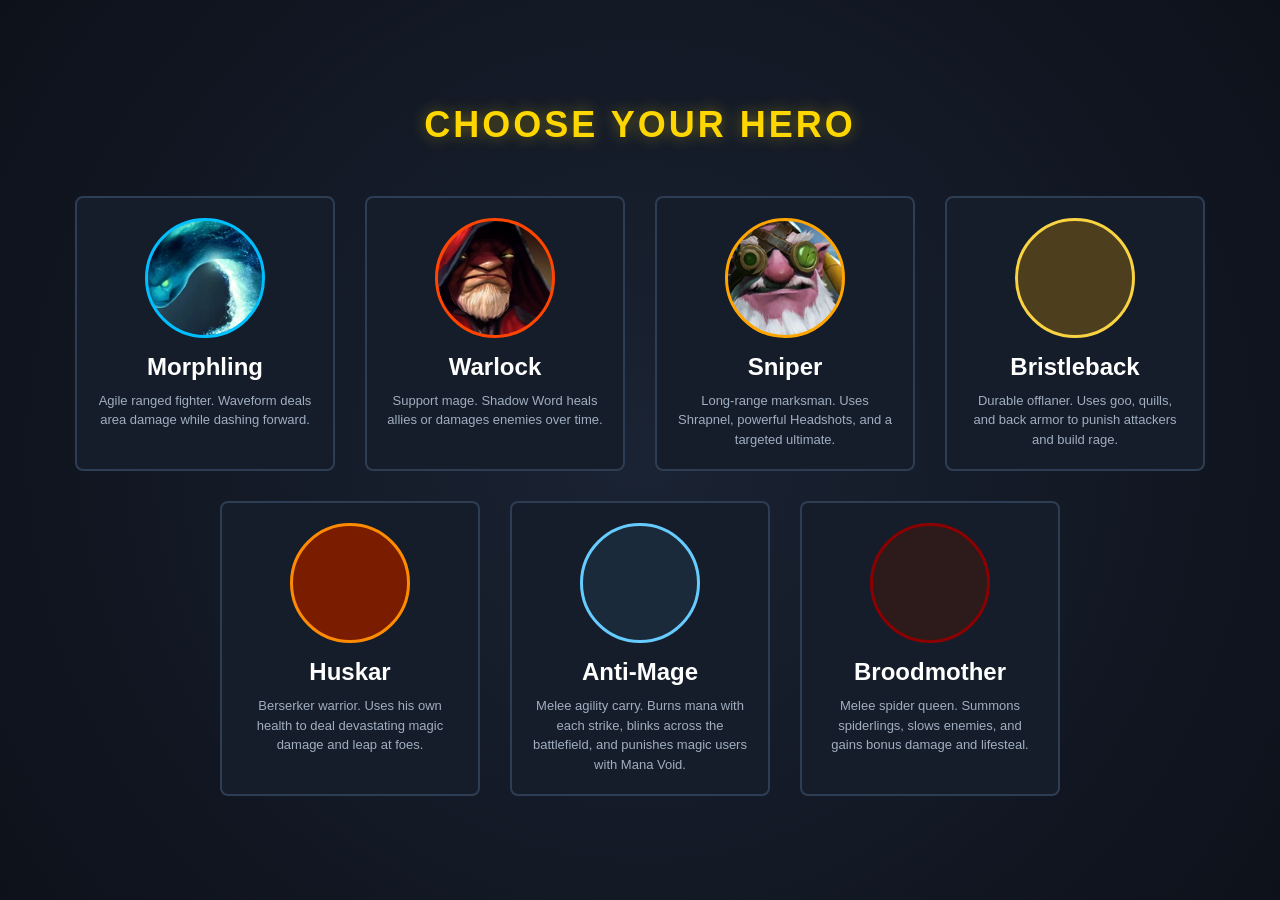
==== index.html @ 9b0a1dc6 "Добавил брудское" ====
<!DOCTYPE html>
<html lang="ru">
<head> 
    <meta charset="UTF-8">
    <title>2D MOBA Game Arena</title>
    <link rel="stylesheet" href="style.css">
</head>
<body>  
    <div id="hero-selection" class="screen">
        <h1 class="title">CHOOSE YOUR HERO</h1>
        <div class="hero-container">
            <div class="hero-card" data-hero="Morphling">
                <div class="hero-avatar morphling"></div>
                <h2>Morphling</h2>
                <p>Agile ranged fighter. Waveform deals area damage while dashing forward.</p>
            </div>
            <div class="hero-card" data-hero="Warlock">
                <div class="hero-avatar warlock"></div>
                <h2>Warlock</h2>
                <p>Support mage. Shadow Word heals allies or damages enemies over time.</p>
            </div>
            <div class="hero-card" data-hero="Sniper">
                <div class="hero-avatar sniper"></div>
                <h2>Sniper</h2>
                <p>Long-range marksman. Uses Shrapnel, powerful Headshots, and a targeted ultimate.</p>
            </div>
            <div class="hero-card" data-hero="Bristleback">
                <div class="hero-avatar bristleback"></div>
                <h2>Bristleback</h2>
                <p>Durable offlaner. Uses goo, quills, and back armor to punish attackers and build rage.</p>
            </div>
            <div class="hero-card" data-hero="Huskar">
                <div class="hero-avatar huskar"></div>
                <h2>Huskar</h2>
                <p>Berserker warrior. Uses his own health to deal devastating magic damage and leap at foes.</p>
            </div>
            <div class="hero-card" data-hero="Anti-Mage">
                <div class="hero-avatar antimage"></div>
                <h2>Anti-Mage</h2>
                <p>Melee agility carry. Burns mana with each strike, blinks across the battlefield, and punishes magic users with Mana Void.</p>
            </div>
            <div class="hero-card" data-hero="Broodmother">
                <div class="hero-avatar broodmother"></div>
                <h2>Broodmother</h2>
                <p>Melee spider queen. Summons spiderlings, slows enemies, and gains bonus damage and lifesteal.</p>
            </div>
        </div>
    </div>

    <div id="game-screen" class="screen hidden">
        <canvas id="gameCanvas"></canvas>

        <div id="top-bar">
            <div class="throne-hp radiant">Radiant Throne: <span id="radiant-throne-hp">100%</span></div>
            <div id="match-timer">00:00</div>
            <div class="throne-hp dire">Dire Throne: <span id="dire-throne-hp">100%</span></div>
        </div>

        <div id="hud-container">
            <div class="hud-left">
                <div id="hero-level-container">
                    <span class="label">LVL</span>
                    <div id="hero-level-badge">1</div>
                </div>
                <div class="stats-panel">
                    <div class="stat-row">⚔️ Damage: <span id="stat-damage">0</span></div>
                    <div class="stat-row">🥾 Speed: <span id="stat-speed">0</span></div>
                    <div class="stat-row">🎯 Range: <span id="stat-range">0</span></div>
                </div>
                <div class="hero-profile-holder">
                    <img id="hero-profile-icon" class="hero-profile-icon hidden" src="" alt="Hero profile icon">
                </div>
            </div>

            <div class="hud-center">
                <div id="xp-container" class="bar-container">
                    <div id="xp-bar" class="bar-fill"></div>
                    <div id="xp-text" class="bar-text">0/100 XP</div>
                </div>

                <div id="hp-container" class="bar-container">
                    <div id="hp-indicator" class="bar-fill hp"></div>
                    <div class="bar-content-wrapper">
                        <div id="hp-text" class="bar-text centered">600/600</div>
                        <div id="hp-regen-text" class="bar-regen right">+2.0</div>
                    </div>
                </div>

                <div id="mp-container" class="bar-container">
                    <div id="mp-indicator" class="bar-fill mp"></div>
                    <div class="bar-content-wrapper">
                        <div id="mp-text" class="bar-text centered">260/260</div>
                        <div id="mp-regen-text" class="bar-regen right">+1.5</div>
                    </div>
                </div>

                <div id="abilities-panel">
                    <div class="ability-slot" id="ability-0">
                        <span class="ability-hotkey">Q</span>
                        <div class="ability-name">Ability 1</div>
                        <div class="cooldown-overlay" id="cooldown-0">0</div>
                        <div class="tooltip" id="tooltip-0"></div>
                    </div>
                    <div class="ability-slot" id="ability-1">
                        <span class="ability-hotkey">W</span>
                        <div class="ability-name">Ability 2</div>
                        <div class="cooldown-overlay" id="cooldown-1">0</div>
                        <div class="tooltip" id="tooltip-1"></div>
                    </div>
                    <div class="ability-slot" id="ability-2">
                        <span class="ability-hotkey">E</span>
                        <div class="ability-name">Ability 3</div>
                        <div class="cooldown-overlay" id="cooldown-2">0</div>
                        <div class="tooltip" id="tooltip-2"></div>
                    </div>
                    <div class="ability-slot" id="ability-3">
                        <span class="ability-hotkey">R</span>
                        <div class="ability-name">Ability 4</div>
                        <div class="cooldown-overlay" id="cooldown-3">0</div>
                        <div class="tooltip" id="tooltip-3"></div>
                    </div>
                </div>
            </div>

            <div class="hud-right">
                <div class="gold-and-inventory">
                    <div id="gold-container">💰 Gold: <span id="gold-value">600</span></div>
                    <div id="glyph-container" style="position: relative; display: inline-block; margin-bottom: 6px;">
                        <button id="glyph-btn" style="
                            background: #1a365d;
                            border: 2px solid #3182ce;
                            color: #fff;
                            border-radius: 50%;
                            width: 40px;
                            height: 40px;
                            cursor: pointer;
                            font-weight: bold;
                            font-size: 16px;
                            box-shadow: 0 0 10px rgba(49, 130, 206, 0.5);
                            transition: all 0.2s;
                        " title="Activate Glyph (Building Defense)">🛡️</button>
                        <div id="glyph-cooldown" style="
                            position: absolute;
                            top: 0; 
                            left: 0;
                            width: 40px;
                            height: 40px;
                            box-sizing: border-box;
                            background: rgba(0,0,0,0.7);
                            border-radius: 50%;
                            display: flex;
                            align-items: center;
                            justify-content: center;
                            font-size: 12px;
                            font-weight: bold;
                            color: #fff;
                            visibility: hidden;
                            pointer-events: none;
                        ">60</div>
                    </div>
                    <button id="open-shop-btn">🏪 Shop (P)</button>
                    <div id="inventory-grid">
                        <div class="inventory-slot" data-slot="0"></div>
                        <div class="inventory-slot" data-slot="1"></div>
                        <div class="inventory-slot" data-slot="2"></div>
                        <div class="inventory-slot" data-slot="3"></div>
                        <div class="inventory-slot" data-slot="4"></div>
                        <div class="inventory-slot" data-slot="5"></div>
                    </div>
                </div>
                <div id="minimap-container">
                    <canvas id="minimapCanvas" width="200" height="200"></canvas>
                </div>
            </div>
        </div>

        <div id="shop-modal" class="hidden">
            <div class="shop-content">
                <div class="shop-header">
                    <h2>Hidden Item Shop</h2>
                    <button id="close-shop-btn">❌ Close</button>
                </div>
                <div class="shop-items-list">
                    <div class="shop-item" data-item="boots">
                        <img class="shop-item-icon" src="images/Boots_of_speed_icon.webp" alt="Boots of Speed">
                        <div class="shop-item-info">
                            <h3>🥾 Boots of Speed</h3>
                            <p>Price: 500 🪙</p>
                            <p>Bonus: +20% movement speed</p>
                        </div>
                    </div>
                    <div class="shop-item" data-item="sword">
                        <img class="shop-item-icon" src="images/Crystalys_icon.webp" alt="Crystalys">
                        <div class="shop-item-info">
                            <h3>⚔️ Crystalys</h3>
                            <p>Price: 1500 🪙</p>
                            <p>Bonus: +32 attack damage</p>
                            <p>Passive: Critical Strike (30% chance for 160% damage)</p>
                        </div>
                    </div>
                    <div class="shop-item" data-item="vitality">
                        <img class="shop-item-icon" src="images/Vitality_booster_icon.webp" alt="Vitality Booster">
                        <div class="shop-item-info">
                            <h3>🧪 Vitality Booster</h3>
                            <p>Price: 1000 🪙</p>
                            <p>Bonus: +250 health</p>
                        </div>
                    </div>
                    <div class="shop-item" data-item="ringhealth">
                        <img class="shop-item-icon" src="images/Ring_of_Health_icon.webp" alt="Ring of Health">
                        <div class="shop-item-info">
                            <h3>💍 Ring of Health</h3>
                            <p>Price: 400 🪙</p>
                            <p>Bonus: +4.5 HP regen</p>
                        </div>
                    </div>
                    <div class="shop-item" data-item="vladmir">
                        <img class="shop-item-icon" src="images/vladimirs_offering.png" alt="Vladmir's Offering">
                        <div class="shop-item-info">
                            <h3>🩸 Vladmir's Offering</h3>
                            <p>Price: 1500 🪙</p>
                            <p>Passive: Vladmir's Aura</p>
                            <p>Radius: 1200</p>
                            <p>+20% lifesteal</p>
                            <p>+18% attack damage</p>
                            <p>+2 armor to allies</p>
                            <p>+1 mana regen to allies</p>
                            <p>Owner: +0.75 mana regen, +1 armor</p>
                        </div>
                    </div>
                    <div class="shop-item" data-item="linkens">
                        <img class="shop-item-icon" src="images/sphere.png" alt="Linken's Sphere">
                        <div class="shop-item-info">
                            <h3>🔮 Linken's Sphere</h3>
                            <p>Price: 1500 🪙</p>
                            <p>+200 health</p>
                            <p>+200 mana</p>
                            <p>+15 damage</p>
                            <p>+5 mana regen</p>
                            <p>Passive: Spellblock — blocks the first targeted spell. Cooldown: 14 sec.</p>
                        </div>
                    </div>
                </div>
            </div>
        </div>
    </div>

    <div id="end-screen" class="screen hidden">
        <h1 id="end-title">VICTORY</h1>
        <button onclick="location.reload()" class="restart-btn">PLAY AGAIN</button>
    </div>

    <script src="game.js"></script>
</body>
</html>
---- style.css ----
/* style.css */
* {
    box-sizing: border-box;
    margin: 0;
    padding: 0;
    user-select: none;
}

body, html {
    width: 100%;
    height: 100%;
    overflow: hidden;
    background-color: #0b0e11;
    font-family: 'Arial', sans-serif;
    color: #e2e8f0;
}

.screen {
    position: absolute;
    width: 100%;
    height: 100%;   
    top: 0;
    left: 0;
    display: flex;
    flex-direction: column;
}

.hidden {
    display: none !important;
}

/* Экран выбора героя */
#hero-selection {
    background: radial-gradient(circle at center, #1a2333 0%, #0d111a 100%);
    align-items: center;
    justify-content: center;
    z-index: 10;
}

.title {
    font-size: 36px;
    letter-spacing: 3px;
    color: #ffd700;
    text-shadow: 0 0 15px rgba(255, 215, 0, 0.4);
    margin-bottom: 50px;
}

.hero-container {
    display: flex;
    flex-wrap: wrap;
    gap: 30px;
    justify-content: center;
    max-width: 1200px;
}

.hero-card {
    width: 260px;
    background: #151d2a;
    border: 2px solid #2d3d54;
    border-radius: 8px;
    padding: 20px;
    cursor: pointer;
    text-align: center;
    transition: all 0.3s ease;
}

.hero-card:hover {
    transform: translateY(-10px);
    border-color: #00bfff;
    box-shadow: 0 10px 25px rgba(0, 191, 255, 0.25);
}


.hero-avatar {
    width: 120px;
    height: 120px;
    border-radius: 50%;
    margin: 0 auto 15px;
    border: 3px solid #fff;
}

.hero-avatar.morphling { 
    background-image: url('images/Morphling_icon.webp');
    background-size: cover;
    background-position: center;
    background-color: #00458b;
    border-color: #00bfff; 
}
.hero-avatar.warlock { 
    background-image: url('images/Warlock_icon.webp');
    background-size: cover;
    background-position: center;
    background-color: #4a0000;
    border-color: #ff4500; 
}
.hero-avatar.sniper { 
    background-image: url('images/Sniper_icon.webp');
    background-size: cover;
    background-position: center;
    background-color: #3a2200;
    border-color: #ffa500; 
}
.hero-avatar.bristleback {
    background-image: url('images/Bristleback_icon.svg');
    background-size: cover;
    background-position: center;
    background-color: #4d3f1e;
    border-color: #f9d342;
}
.hero-avatar.huskar {
    background-image: url('images/Huskar_icon.webp');
    background-size: cover;
    background-position: center;
    background-color: #7a1c00;
    border-color: #ff8c00;
}
.hero-avatar.antimage {
    background-image: url('images/antimage_icon.png');
    background-size: cover;
    background-position: center;
    background-color: #1a2a3a;
    border-color: #66ccff;
}
.hero-avatar.broodmother {
    background-image: url('images/broodmother_icon.png');
    background-size: cover;
    background-position: center;
    background-color: #2d1b1b;
    border-color: #8b0000;
}

.autocast-active {
    border: 2px solid #ffaa00 !important;
    box-shadow: 0 0 10px #ffaa00, inset 0 0 10px rgba(255, 170, 0, 0.5);
}

.hero-card h2 {
    margin-bottom: 10px;
    color: #fff;
}

.hero-card p {
    font-size: 13px;
    color: #a0aec0;
    line-height: 1.5;
}

/* Игровой экран */
#game-screen {
    position: relative;
}

#gameCanvas {
    width: 100%;
    height: 100%;
    display: block;
}

/* Верхняя панель */
#top-bar {
    position: absolute;
    top: 0;
    left: 50%;
    transform: translateX(-50%);
    background: rgba(17, 24, 39, 0.85);
    border-bottom-left-radius: 8px;
    border-bottom-right-radius: 8px;
    border: 1px solid #2d3748;
    border-top: none;
    padding: 10px 40px;
    display: flex;
    align-items: center;
    gap: 50px;
    font-weight: bold;
    z-index: 5;
}

.throne-hp.radiant { color: #33ff33; }
.throne-hp.dire { color: #ff3333; }
#match-timer { font-size: 20px; color: #fff; }

/* Нижний HUD */
#hud-container {
    position: absolute;
    bottom: 0;
    left: 0;
    width: 100%;
    height: 160px;
    background: linear-gradient(to top, #090d14 80%, rgba(9, 13, 20, 0.95) 100%);
    border-top: 2px solid #1a2636;
    display: flex;
    padding: 12px;
    gap: 15px;
    z-index: 5;
}

.hud-left, .hud-center, .hud-right {
    display: flex;
    height: 100%;
}

.hud-left {
    width: 22%;
    background: #0f1622;
    border: 1px solid #1e2d42;
    border-radius: 6px;
    padding: 10px;
    align-items: center;
    gap: 15px;
}

#hero-level-container {
    display: flex;
    flex-direction: column;
    align-items: center;
    justify-content: center;
    background: #1a2636;
    border: 2px solid #ffd700;
    border-radius: 50%;
    width: 55px;
    height: 55px;
}

#hero-profile-icon {
    width: 100%;
    height: 100%;
    border-radius: 0;
    object-fit: cover;
    display: block;
    background: transparent;
    border: none;
    margin: 0;
    padding: 0;
}

.hero-profile-holder {
    width: 110px;
    height: 110px;
    flex-shrink: 0;
    border-radius: 14px;
    overflow: hidden;
    background: rgba(15, 22, 34, 0.95);
    border: 1px solid rgba(255, 255, 255, 0.08);
    padding: 0;
}

#hero-level-container .label { font-size: 9px; color: #ffd700; font-weight: bold; }
#hero-level-badge { font-size: 18px; font-weight: bold; color: #fff; }

.stats-panel {
    display: flex;
    flex-direction: column;
    gap: 6px;
    flex-grow: 1;
}

.stat-row {
    font-size: 13px;
    font-weight: bold;
}

/* Центр HUD: Бары и скиллы */
.hud-center {
    width: 56%;
    flex-direction: column;
    justify-content: space-between;
}

.bar-container {
    position: relative;
    width: 100%;
    height: 20px;
    background: #11161b;
    border: 1px solid #232d38;
    border-radius: 4px;
    overflow: hidden;
    margin-bottom: 2px;
}

.bar-fill {
    height: 100%;
    width: 100%;
    transition: width 0.1s linear;
}

#xp-bar { background: linear-gradient(to right, #9333ea, #a855f7); }
.bar-fill.hp { background: linear-gradient(to right, #16a34a, #22c55e); }
.bar-fill.mp { background: linear-gradient(to right, #2563eb, #3b82f6); }

.bar-content-wrapper {
    position: absolute;
    top: 0;
    left: 0;
    width: 100%;
    height: 100%;
    display: flex;
    align-items: center;
    padding: 0 10px;
}

.bar-text {
    font-size: 11px;
    font-weight: bold;
    color: #fff;
    text-shadow: 1px 1px 2px #000;
}

.bar-text.centered {
    position: absolute;
    left: 50%;
    transform: translateX(-50%);
}

.bar-regen {
    font-size: 11px;
    font-weight: bold;
    text-shadow: 1px 1px 2px #000;
}

#hp-regen-text { color: #86efac; }
#mp-regen-text { color: #93c5fd; }

.bar-regen.right {
    margin-left: auto;
}

/* Панель скиллов */
#abilities-panel {
    display: flex;
    gap: 10px;
    height: 52px;
    margin-top: 4px;
}

.ability-slot {
    flex: 1;
    background: #182230;
    border: 1px solid #2d3f57;
    border-radius: 4px;
    position: relative;
    display: flex;
    align-items: center;
    justify-content: center;
    cursor: pointer;
}

.ability-slot:hover .tooltip {
    display: block;
}

.ability-hotkey {
    position: absolute;
    top: 2px;
    left: 4px;
    font-size: 9px;
    font-weight: bold;
    color: #ffd700;
    background: rgba(0,0,0,0.5);
    padding: 1px 3px;
    border-radius: 2px;
}

.ability-name {
    font-size: 12px;
    font-weight: bold;
    text-align: center;
    padding: 0 4px;
    color: #e2e8f0;
}

.cooldown-overlay {
    position: absolute;
    top: 0;
    left: 0;
    width: 100%;
    height: 100%;
    background: rgba(0,0,0,0.75);
    display: flex;
    align-items: center;
    justify-content: center;
    font-size: 18px;
    font-weight: bold;
    color: #fff;
    opacity: 0;
    pointer-events: none;
    transition: opacity 0.1s ease;
}

.tooltip {
    display: none;
    position: absolute;
    bottom: 60px;
    left: 50%;
    transform: translateX(-50%);
    width: 240px;
    background: rgba(11, 15, 23, 0.95);
    border: 1px solid #3182ce;
    border-radius: 4px;
    padding: 10px;
    font-size: 12px;
    color: #e2e8f0;
    line-height: 1.4;
    z-index: 100;
    box-shadow: 0 5px 15px rgba(0,0,0,0.5);
}

/* Shop modal and item icon styles */
.shop-items-list {
    display: flex;
    flex-direction: column;
    gap: 10px;
    max-height: 420px;
    overflow: auto;
    padding: 8px;
}
.shop-item {
    display: flex;
    gap: 12px;
    align-items: flex-start;
    padding: 8px;
    border-bottom: 1px solid rgba(255,255,255,0.04);
}
.shop-item-icon {
    width: 56px;
    height: 56px;
    object-fit: cover;
    border-radius: 6px;
    flex-shrink: 0;
    background: #0b0e11;
}
.shop-item-info h3 { margin: 0 0 4px 0; }
.shop-item-info p { margin: 2px 0; font-size: 13px; color: #cbd5e1; }

/* Правая сторона HUD */
.hud-right {
    width: 22%;
    background: #0f1622;
    border: 1px solid #1e2d42;
    border-radius: 6px;
    padding: 8px;
    justify-content: space-between;
    align-items: center;
}

.gold-and-inventory {
    display: flex;
    flex-direction: column;
    gap: 6px;
    width: 55%;
}

#gold-container {
    font-size: 13px;
    font-weight: bold;
    color: #ffd700;
}

#open-shop-btn {
    background: #2b6cb0;
    border: none;
    border-radius: 3px;
    color: #fff;
    font-size: 11px;
    font-weight: bold;
    padding: 4px;
    cursor: pointer;
    transition: background 0.2s;
}

#open-shop-btn:hover { background: #3182ce; }

#inventory-grid {
    display: grid;
    grid-template-columns: repeat(3, 1fr);
    gap: 4px;
}

.inventory-slot {
    height: 26px;
    background: #11161b;
    border: 1px solid #222c3a;
    border-radius: 2px;
    font-size: 9px;
    display: flex;
    align-items: center;
    justify-content: center;
    font-weight: bold;
    color: #90cdf4;
    text-overflow: ellipsis;
    overflow: hidden;
    white-space: nowrap;
}

#minimap-container {
    width: 100px;
    height: 100px;
    border: 1px solid #2d3f57;
    border-radius: 4px;
    overflow: hidden;
}

#minimapCanvas {
    width: 100%;
    height: 100%;
    display: block;
}

/* Модальное окно лавки */
#shop-modal {
    position: absolute;
    top: 0;
    left: 0;
    width: 100%;
    height: 100%;
    background: rgba(0,0,0,0.6);
    display: flex;
    align-items: center;
    justify-content: center;
    z-index: 20;
}

.shop-content {
    width: 500px;
    background: #1a2230;
    border: 2px solid #2b6cb0;
    border-radius: 8px;
    padding: 20px;
    box-shadow: 0 10px 30px rgba(0,0,0,0.7);
}

.shop-header {
    display: flex;
    justify-content: space-between;
    align-items: center;
    border-bottom: 1px solid #2d3f57;
    padding-bottom: 10px;
    margin-bottom: 15px;
}

#close-shop-btn {
    background: #c53030;
    border: none;
    color: #fff;
    padding: 5px 10px;
    border-radius: 4px;
    cursor: pointer;
    font-weight: bold;
}

#close-shop-btn:hover { background: #e53e3e; }

.shop-items-list {
    display: flex;
    flex-direction: column;
    gap: 12px;
}

.shop-item {
    background: #243042;
    border: 1px solid #3182ce;
    border-radius: 6px;
    padding: 12px;
    cursor: pointer;
    transition: background 0.2s;
}

.shop-item:hover {
    background: #2b3b52;
}

.shop-item h3 { font-size: 15px; color: #fff; margin-bottom: 4px; }
.shop-item p { font-size: 12px; color: #cbd5e0; }

/* Экран конца игры */
#end-screen {
    background: rgba(0,0,0,0.85);
    align-items: center;
    justify-content: center;
    z-index: 30;
}

#end-title {
    font-size: 64px;
    font-weight: bold;
    margin-bottom: 30px;
    letter-spacing: 5px;
}

.restart-btn {
    background: #2b6cb0;
    color: #fff;
    border: none;
    padding: 12px 30px;
    font-size: 18px;
    font-weight: bold;
    border-radius: 6px;
    cursor: pointer;
    transition: background 0.2s;
}
.restart-btn:hover { background: #3182ce; }
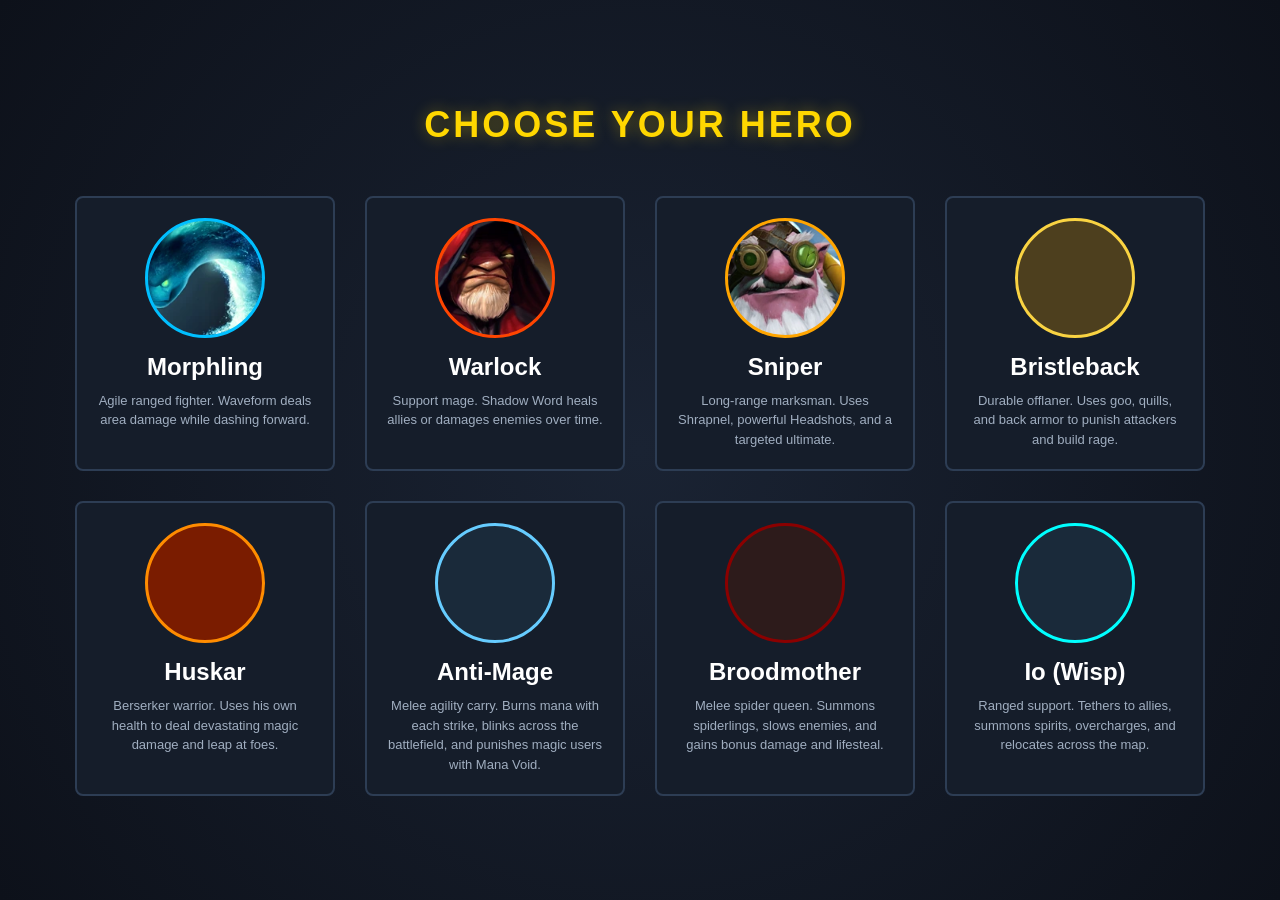
==== commit d26c5e9d: "Добавил виспа есть баги" ====
--- a/index.html
+++ b/index.html
@@ -43,6 +43,11 @@
                 <div class="hero-avatar broodmother"></div>
                 <h2>Broodmother</h2>
                 <p>Melee spider queen. Summons spiderlings, slows enemies, and gains bonus damage and lifesteal.</p>
+            </div>
+            <div class="hero-card" data-hero="Io">
+                <div class="hero-avatar io"></div>
+                <h2>Io (Wisp)</h2>
+                <p>Ranged support. Tethers to allies, summons spirits, overcharges, and relocates across the map.</p>
             </div>
         </div>
     </div>
@@ -227,7 +232,7 @@
                             <p>+1 mana regen to allies</p>
                             <p>Owner: +0.75 mana regen, +1 armor</p>
                         </div>
-                    </div>
+                    </div> 
                     <div class="shop-item" data-item="linkens">
                         <img class="shop-item-icon" src="images/sphere.png" alt="Linken's Sphere">
                         <div class="shop-item-info">
--- a/style.css
+++ b/style.css
@@ -127,6 +127,13 @@
     background-position: center;
     background-color: #2d1b1b;
     border-color: #8b0000;
+}
+.hero-avatar.io {
+    background-image: url('images/io_icon.png');
+    background-size: cover;
+    background-position: center;
+    background-color: #1a2a3a;
+    border-color: #00ffff;
 }
 
 .autocast-active {
@@ -572,7 +579,7 @@
 .shop-item p { font-size: 12px; color: #cbd5e0; }
 
 /* Экран конца игры */
-#end-screen {
+#end-screen { 
     background: rgba(0,0,0,0.85);
     align-items: center;
     justify-content: center;
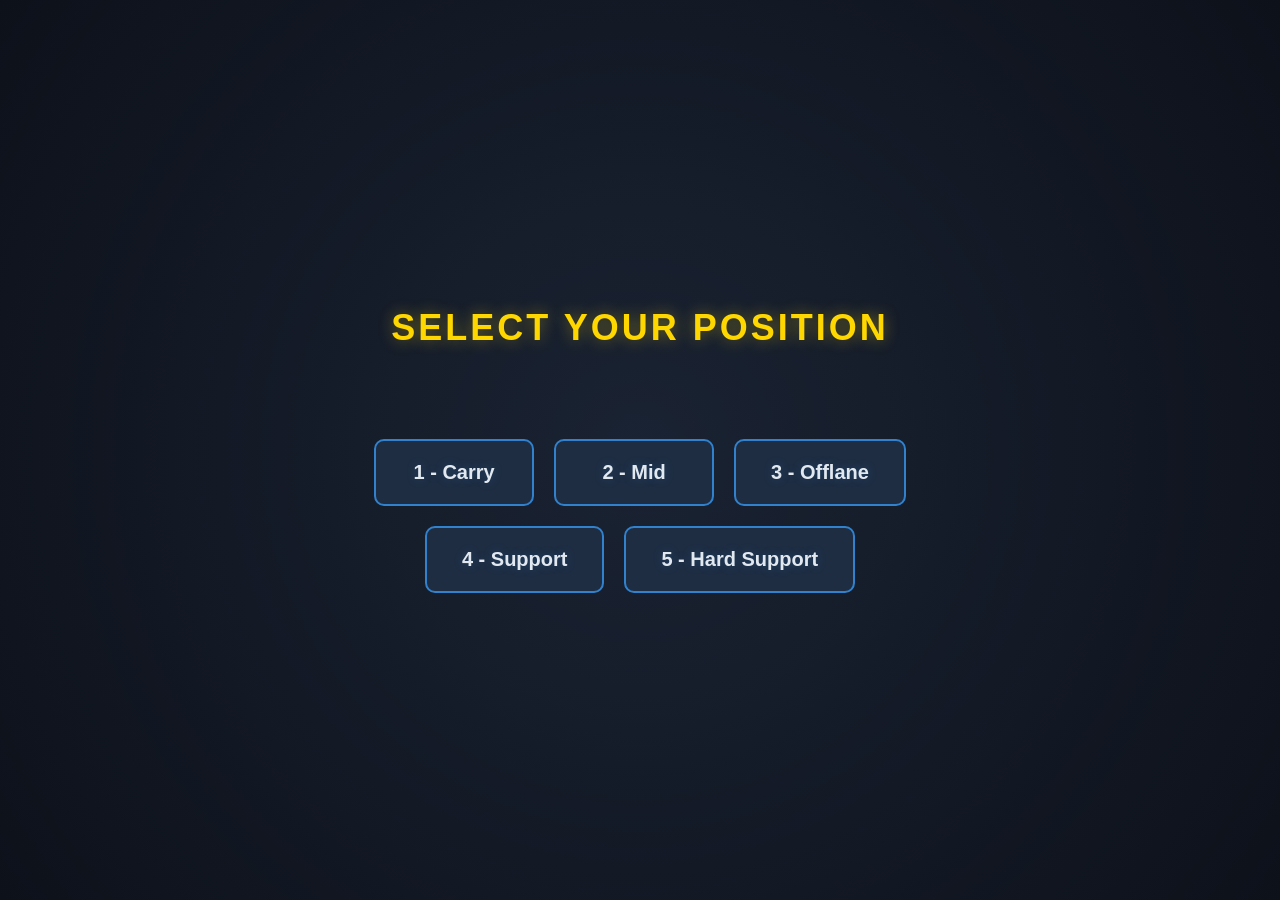
==== commit 0b9a6457: "Добавлен выбор героя и разные позиции" ====
--- a/index.html
+++ b/index.html
@@ -6,7 +6,20 @@
     <link rel="stylesheet" href="style.css">
 </head>
 <body>  
-    <div id="hero-selection" class="screen">
+    <!-- НОВЫЙ ЭКРАН ВЫБОРА ПОЗИЦИИ -->
+    <div id="role-selection" class="screen">
+        <h1 class="title">SELECT YOUR POSITION</h1>
+        <div class="role-container">
+            <button class="role-btn" data-role="1">1 - Carry</button>
+            <button class="role-btn" data-role="2">2 - Mid</button>
+            <button class="role-btn" data-role="3">3 - Offlane</button>
+            <button class="role-btn" data-role="4">4 - Support</button>
+            <button class="role-btn" data-role="5">5 - Hard Support</button>
+        </div>
+    </div>
+
+    <!-- ЭКРАН ВЫБОРА ГЕРОЯ (был изначально) -->
+    <div id="hero-selection" class="screen hidden">
         <h1 class="title">CHOOSE YOUR HERO</h1>
         <div class="hero-container">
             <div class="hero-card" data-hero="Morphling">
@@ -52,6 +65,7 @@
         </div>
     </div>
 
+    <!-- ИГРОВОЙ ЭКРАН -->
     <div id="game-screen" class="screen hidden">
         <canvas id="gameCanvas"></canvas>
 
--- a/style.css
+++ b/style.css
@@ -27,6 +27,44 @@
 
 .hidden {
     display: none !important;
+}
+
+/* Экран выбора роли */
+#role-selection {
+    background: radial-gradient(circle at center, #1a2333 0%, #0d111a 100%);
+    align-items: center;
+    justify-content: center;
+    z-index: 15;
+}
+
+.role-container {
+    display: flex;
+    flex-wrap: wrap;
+    gap: 20px;
+    justify-content: center;
+    max-width: 700px;
+    margin-top: 40px;
+}
+
+.role-btn {
+    background: #1e2d42;
+    border: 2px solid #3182ce;
+    border-radius: 10px;
+    padding: 20px 35px;
+    font-size: 20px;
+    font-weight: bold;
+    color: #e2e8f0;
+    cursor: pointer;
+    transition: all 0.3s ease;
+    min-width: 160px;
+    text-shadow: 0 0 10px rgba(49, 130, 206, 0.3);
+}
+
+.role-btn:hover {
+    transform: scale(1.05);
+    border-color: #00bfff;
+    box-shadow: 0 0 25px rgba(0, 191, 255, 0.4);
+    background: #2d3f57;
 }
 
 /* Экран выбора героя */
